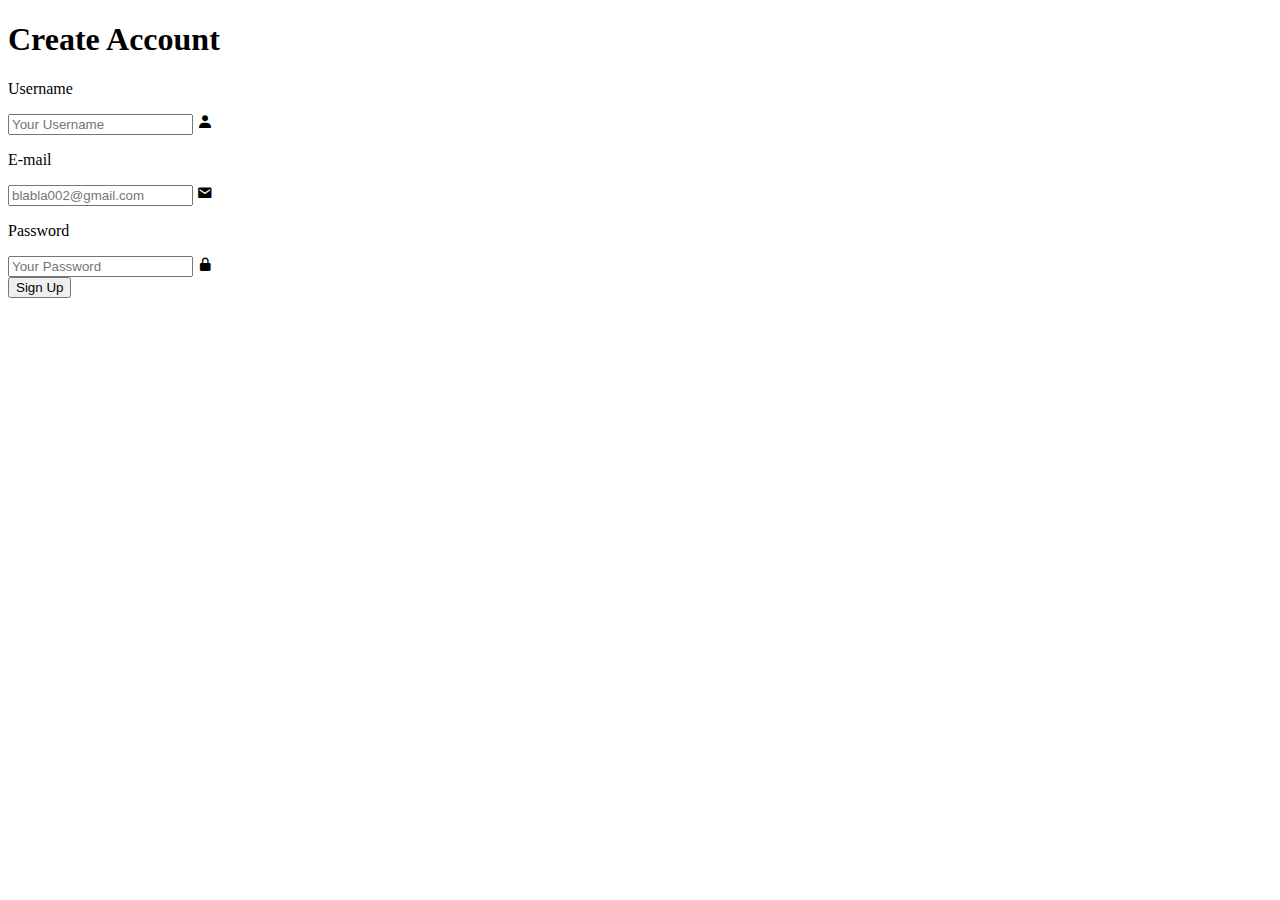
==== html/register.html @ 3db9e781 "new register" ====
<!DOCTYPE html>
<html lang="pt-br">
<head>
    <meta charset="UTF-8">
    <meta name="viewport" content="width=device-width, initial-scale=1.0">
    <link rel="stylesheet" href="/PageDeLogin/css/register.css">
    <link href='https://unpkg.com/boxicons@2.1.4/css/boxicons.min.css' rel='stylesheet'>
    <link rel="preconnect" href="https://fonts.googleapis.com">
    <link rel="preconnect" href="https://fonts.gstatic.com" crossorigin>
    <link href="https://fonts.googleapis.com/css2?family=Poppins:ital,wght@0,100;0,200;0,300;0,400;0,500;0,600;0,700;0,800;0,900;1,100;1,200;1,300;1,400;1,500;1,600;1,700;1,800;1,900&display=swap" rel="stylesheet">
    <link rel="icon" href="/PageDeLogin/img/envelope-solid-24.png">
    <title>Página de Registro</title>
</head>
<body>
    <div class="container">
        <form action="">
            <h1>Create Account</h1>
                <div class="input-box">
                    <p>Username</p>
                    <input type="text" placeholder="Your Username">
                    <i class='bx bxs-user'></i>
                </div>
                <div class="input-box">
                    <p>E-mail</p>
                    <input type="email" placeholder="blabla002@gmail.com">
                    <i class='bx bxs-envelope' ></i>
                </div>
                <div class="input-box">
                    <p>Password</p>
                    <input type="password" placeholder="Your Password">
                    <i class='bx bxs-lock-alt'></i>
                </div>

                <button class="btn" type="submit">Sign Up</button>
            </div>
        </form>
    </div>
</body>
</html>
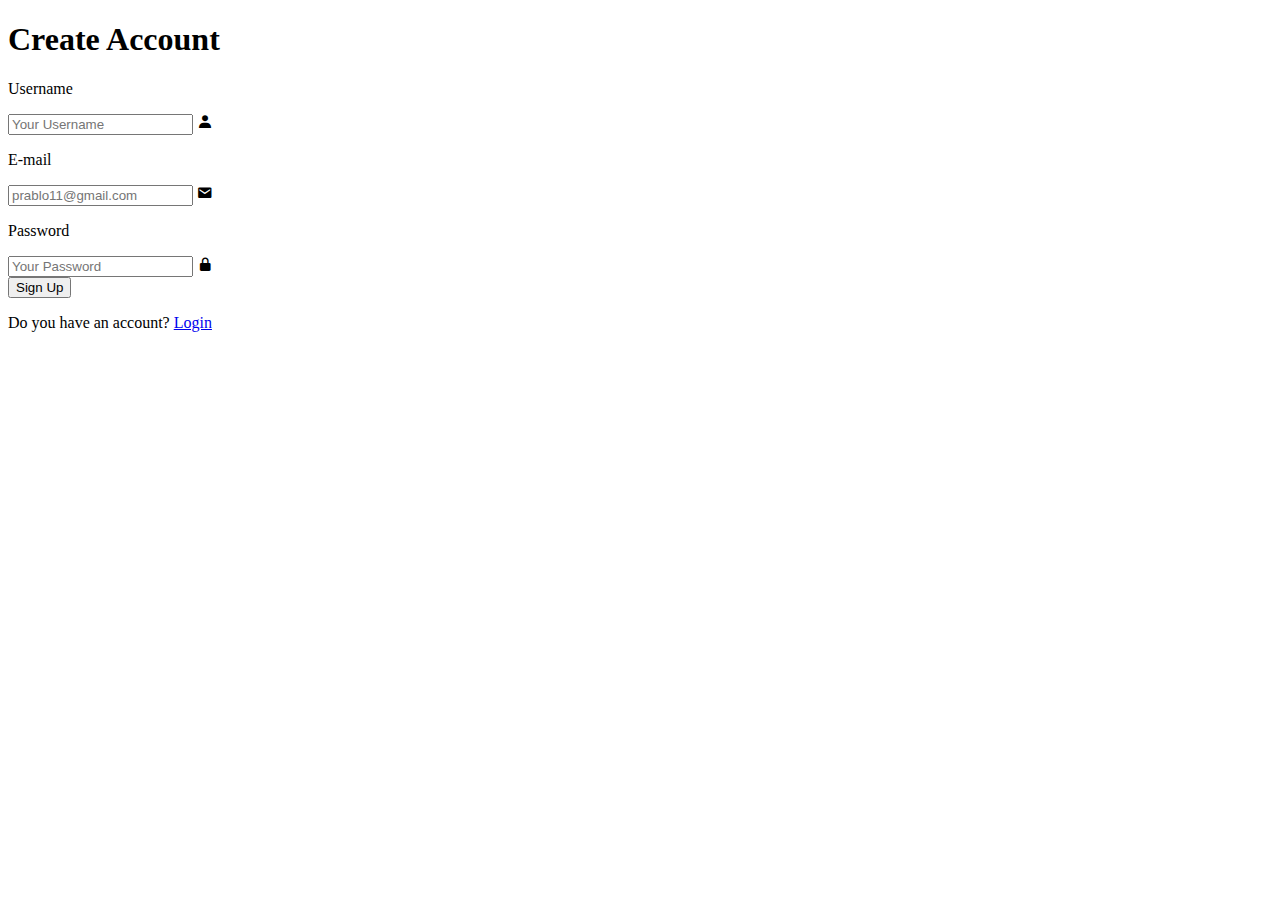
==== commit c21d9028: "added register" ====
--- a/html/register.html
+++ b/html/register.html
@@ -22,7 +22,7 @@
                 </div>
                 <div class="input-box">
                     <p>E-mail</p>
-                    <input type="email" placeholder="blabla002@gmail.com">
+                    <input type="email" placeholder="prablo11@gmail.com">
                     <i class='bx bxs-envelope' ></i>
                 </div>
                 <div class="input-box">
@@ -32,6 +32,10 @@
                 </div>
 
                 <button class="btn" type="submit">Sign Up</button>
+
+                <div class="go-back">
+                    <p>Do you have an account? <a href="/PageDeLogin/index.html">Login</a></p>
+                </div>
             </div>
         </form>
     </div>
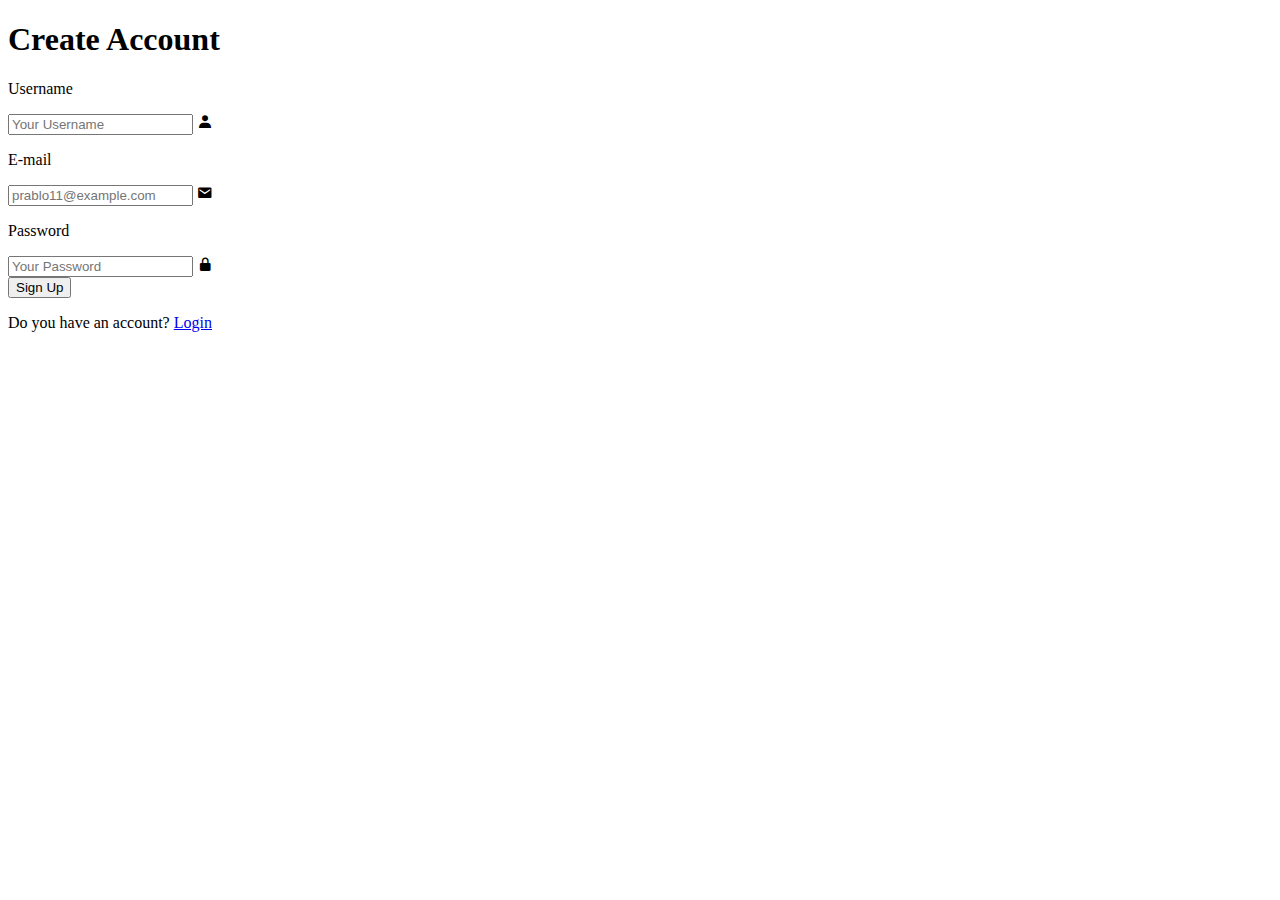
==== commit c296f56d: "update" ====
--- a/html/register.html
+++ b/html/register.html
@@ -22,7 +22,7 @@
                 </div>
                 <div class="input-box">
                     <p>E-mail</p>
-                    <input type="email" placeholder="prablo11@gmail.com">
+                    <input type="email" placeholder="prablo11@example.com">
                     <i class='bx bxs-envelope' ></i>
                 </div>
                 <div class="input-box">
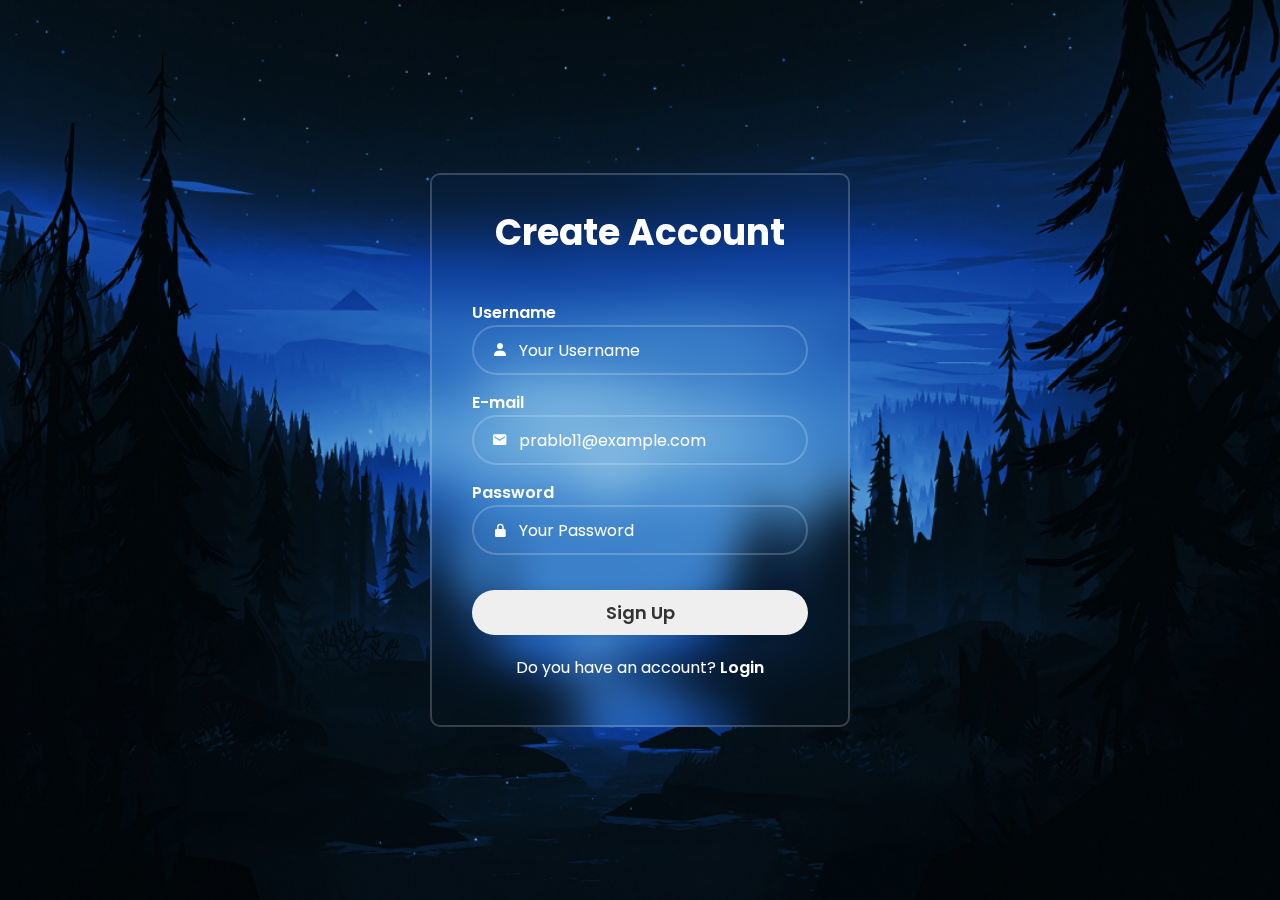
==== commit cbde42d2: "update" ====
--- a/html/register.html
+++ b/html/register.html
@@ -3,12 +3,12 @@
 <head>
     <meta charset="UTF-8">
     <meta name="viewport" content="width=device-width, initial-scale=1.0">
-    <link rel="stylesheet" href="/PageDeLogin/css/register.css">
+    <link rel="stylesheet" href="../css/register.css">
     <link href='https://unpkg.com/boxicons@2.1.4/css/boxicons.min.css' rel='stylesheet'>
     <link rel="preconnect" href="https://fonts.googleapis.com">
     <link rel="preconnect" href="https://fonts.gstatic.com" crossorigin>
     <link href="https://fonts.googleapis.com/css2?family=Poppins:ital,wght@0,100;0,200;0,300;0,400;0,500;0,600;0,700;0,800;0,900;1,100;1,200;1,300;1,400;1,500;1,600;1,700;1,800;1,900&display=swap" rel="stylesheet">
-    <link rel="icon" href="/PageDeLogin/img/envelope-solid-24.png">
+    <link rel="icon" href="../img/envelope-solid-24.png">
     <title>Página de Registro</title>
 </head>
 <body>
@@ -34,7 +34,7 @@
                 <button class="btn" type="submit">Sign Up</button>
 
                 <div class="go-back">
-                    <p>Do you have an account? <a href="/PageDeLogin/index.html">Login</a></p>
+                    <p>Do you have an account? <a href="../index.html">Login</a></p>
                 </div>
             </div>
         </form>
--- a/css/register.css
+++ b/css/register.css
@@ -0,0 +1,118 @@
+* {
+    padding: 0;
+    margin: 0;
+    box-sizing: border-box;
+    font-family: "Poppins", sans-serif;
+}
+
+body{
+    display: flex;
+    justify-content: center;
+    align-items: center;
+    min-height: 100vh;
+    background: url(../img/dark-night-river-forest-minimal-art.jpg) no-repeat;
+    background-size: cover;
+    background-position: center;
+}
+
+.container {
+    background-color: transparent;
+    border: 2px solid rgba(255, 255, 255, .2);
+    backdrop-filter: blur(20px);
+    width: 420px;
+    color: #fff;
+    border-radius: 10px;
+    padding: 30px 40px;
+}
+
+.container h1 {
+    text-align: center;
+    font-size: 36px;
+}
+
+.container .input-box {
+    position: relative;
+    width: 100%;
+    height: 50px;
+    margin: 40px 0px;
+}
+
+.container .input-box p {
+    font-weight: 600;
+}
+
+.input-box input {
+    width: 100%;
+    height: 100%;
+    border: none;
+    outline: none;
+    border-radius: 40px;
+    font-size: 16px;
+    border: 2px solid rgba(255, 255, 255, .2);
+    padding: 20px 20px 20px 45px;
+    color: #fff;
+    background-color: transparent;
+}
+
+.input-box input::placeholder {
+    color: #fff;
+}
+
+.input-box i {
+    position: absolute;
+    left: 20px;
+    top: 100%;
+    transform: translateY(-50%);
+}
+
+.container .btn {
+    text-decoration: none;
+    width: 100%;
+    height: 45px;
+    border-radius: 40px;
+    outline: none;
+    border: none;
+    box-shadow: 0 0 10px rgba(0, 0, 0, .1);
+    cursor: pointer;
+    font-size: 18px;
+    color: #333;
+    font-weight: 600;
+    margin-top: 20px;
+}
+
+.btn:hover {
+    background-color: #d3d3d3
+}
+
+.container .go-back {
+    text-align: center;
+    font-size: 14,5px;
+    margin: 20px 0px 15px;
+}
+
+.container .go-back p a {
+    color: #fff;
+    text-decoration: none;
+    font-weight: 600;
+}
+
+.go-back p a:hover {
+    text-decoration: underline;
+}
+
+@media (max-width: 600px) {
+
+    .container {
+        backdrop-filter: none;
+        border: none;
+    }
+
+    .container h1 {
+        font-size: 32px;
+    }
+
+    .container .go-back p a {
+        text-decoration: underline;
+    }
+
+}